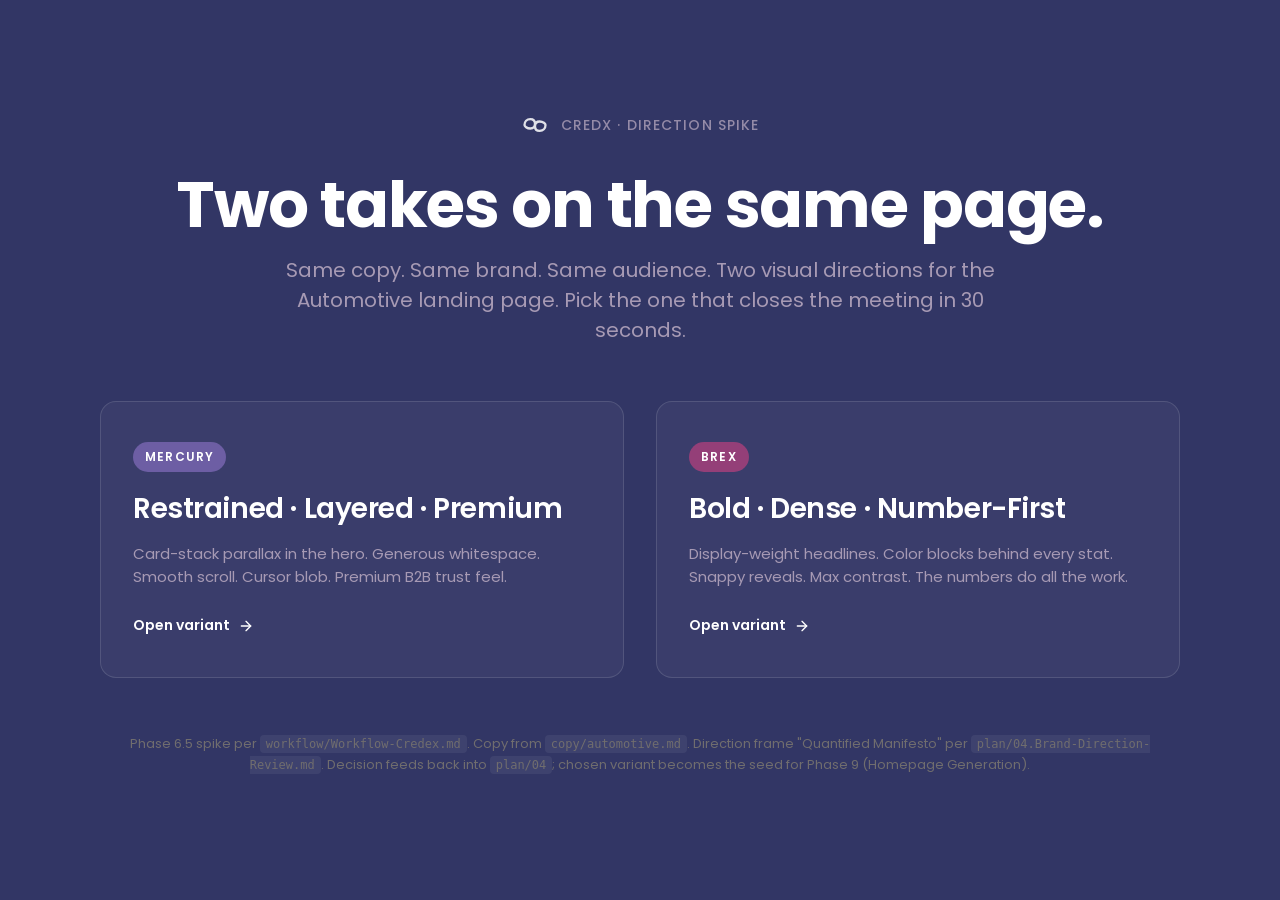
==== spike/index.html @ 638e977e "chore(spike): lock Mercury direction, archive comparison hub under spike/ Phase 6.5 closed. Mercury " ====
<!doctype html>
<html lang="en">
<head>
<meta charset="utf-8">
<meta name="viewport" content="width=device-width,initial-scale=1">
<title>Credex — Spike Hub</title>
<meta name="description" content="Internal spike hub for the Credex landing-page visual direction decision.">
<link rel="icon" href="../assets/logo/credex-mark.svg" type="image/svg+xml">
<link rel="preconnect" href="https://fonts.googleapis.com">
<link rel="preconnect" href="https://fonts.gstatic.com" crossorigin>
<link href="https://fonts.googleapis.com/css2?family=Poppins:wght@400;500;600;700&display=swap" rel="stylesheet">
<style>
  :root {
    --dark-blue: #323665;
    --dark-purple: #6D5EA4;
    --pink: #943F78;
    --light-purple: #A79AB4;
    --dark-grey: #706D6E;
    --white: #ffffff;
  }
  *,*::before,*::after { box-sizing: border-box; }
  html,body { margin: 0; padding: 0; }
  body {
    font-family: 'Poppins', system-ui, sans-serif;
    background: var(--dark-blue);
    color: var(--white);
    min-height: 100vh;
    display: grid;
    place-items: center;
    padding: 48px 24px;
  }
  .hub {
    width: 100%;
    max-width: 1080px;
    text-align: center;
  }
  .brand {
    display: inline-flex;
    align-items: center;
    gap: 12px;
    margin-bottom: 32px;
    opacity: 0.85;
  }
  .brand-mark {
    width: 28px;
    height: 28px;
  }
  .brand-label {
    font-size: 14px;
    font-weight: 500;
    letter-spacing: 0.08em;
    text-transform: uppercase;
    color: var(--light-purple);
  }
  h1 {
    font-size: clamp(36px, 6vw, 64px);
    font-weight: 700;
    line-height: 1.05;
    letter-spacing: -0.02em;
    margin: 0 0 16px;
  }
  .lede {
    font-size: clamp(16px, 2vw, 20px);
    font-weight: 400;
    line-height: 1.5;
    color: var(--light-purple);
    max-width: 720px;
    margin: 0 auto 56px;
  }
  .cards {
    display: grid;
    grid-template-columns: 1fr;
    gap: 24px;
  }
  @media (min-width: 720px) {
    .cards { grid-template-columns: 1fr 1fr; gap: 32px; }
  }
  .card {
    display: block;
    text-decoration: none;
    color: inherit;
    background: rgba(255,255,255,0.04);
    border: 1px solid rgba(255,255,255,0.12);
    border-radius: 16px;
    padding: 40px 32px;
    text-align: left;
    transition: transform 200ms ease, border-color 200ms ease, background 200ms ease;
  }
  .card:hover {
    transform: translateY(-4px);
    border-color: rgba(255,255,255,0.32);
    background: rgba(255,255,255,0.07);
  }
  .card-tag {
    display: inline-block;
    font-size: 12px;
    font-weight: 600;
    letter-spacing: 0.1em;
    text-transform: uppercase;
    padding: 6px 12px;
    border-radius: 999px;
    margin-bottom: 16px;
  }
  .card-mercury .card-tag {
    background: var(--dark-purple);
    color: var(--white);
  }
  .card-brex .card-tag {
    background: var(--pink);
    color: var(--white);
  }
  .card h2 {
    font-size: 28px;
    font-weight: 600;
    letter-spacing: -0.015em;
    margin: 0 0 12px;
  }
  .card p {
    font-size: 15px;
    font-weight: 400;
    line-height: 1.55;
    color: var(--light-purple);
    margin: 0 0 24px;
  }
  .card-cta {
    display: inline-flex;
    align-items: center;
    gap: 8px;
    font-size: 14px;
    font-weight: 600;
    color: var(--white);
  }
  .card-cta svg { width: 16px; height: 16px; }
  .meta {
    margin-top: 56px;
    font-size: 13px;
    color: var(--dark-grey);
    line-height: 1.6;
  }
  .meta code {
    background: rgba(255,255,255,0.06);
    padding: 2px 6px;
    border-radius: 4px;
    font-size: 12px;
  }
</style>
</head>
<body>
<main class="hub">
  <div class="brand">
    <svg class="brand-mark" viewBox="0 0 24 24" fill="none" stroke="currentColor" stroke-width="2" xmlns="http://www.w3.org/2000/svg">
      <path d="M3 12c0-3 2-5 5-5s4 2 4 4-1 4-4 4-5-2-5-3z M21 12c0 3-2 5-5 5s-4-2-4-4 1-4 4-4 5 2 5 3z"/>
    </svg>
    <span class="brand-label">CredX · Direction Spike</span>
  </div>
  <h1>Two takes on the same page.</h1>
  <p class="lede">Same copy. Same brand. Same audience. Two visual directions for the Automotive landing page. Pick the one that closes the meeting in 30 seconds.</p>

  <div class="cards">
    <a class="card card-mercury" href="automotive-mercury.html">
      <span class="card-tag">Mercury</span>
      <h2>Restrained · Layered · Premium</h2>
      <p>Card-stack parallax in the hero. Generous whitespace. Smooth scroll. Cursor blob. Premium B2B trust feel.</p>
      <span class="card-cta">
        Open variant
        <svg viewBox="0 0 24 24" fill="none" stroke="currentColor" stroke-width="2" stroke-linecap="round" stroke-linejoin="round"><path d="M5 12h14"/><path d="m12 5 7 7-7 7"/></svg>
      </span>
    </a>

    <a class="card card-brex" href="automotive-brex.html">
      <span class="card-tag">Brex</span>
      <h2>Bold · Dense · Number-First</h2>
      <p>Display-weight headlines. Color blocks behind every stat. Snappy reveals. Max contrast. The numbers do all the work.</p>
      <span class="card-cta">
        Open variant
        <svg viewBox="0 0 24 24" fill="none" stroke="currentColor" stroke-width="2" stroke-linecap="round" stroke-linejoin="round"><path d="M5 12h14"/><path d="m12 5 7 7-7 7"/></svg>
      </span>
    </a>
  </div>

  <p class="meta">
    Phase 6.5 spike per <code>workflow/Workflow-Credex.md</code>. Copy from <code>copy/automotive.md</code>. Direction frame "Quantified Manifesto" per <code>plan/04.Brand-Direction-Review.md</code>. Decision feeds back into <code>plan/04</code>; chosen variant becomes the seed for Phase 9 (Homepage Generation).
  </p>
</main>
</body>
</html>
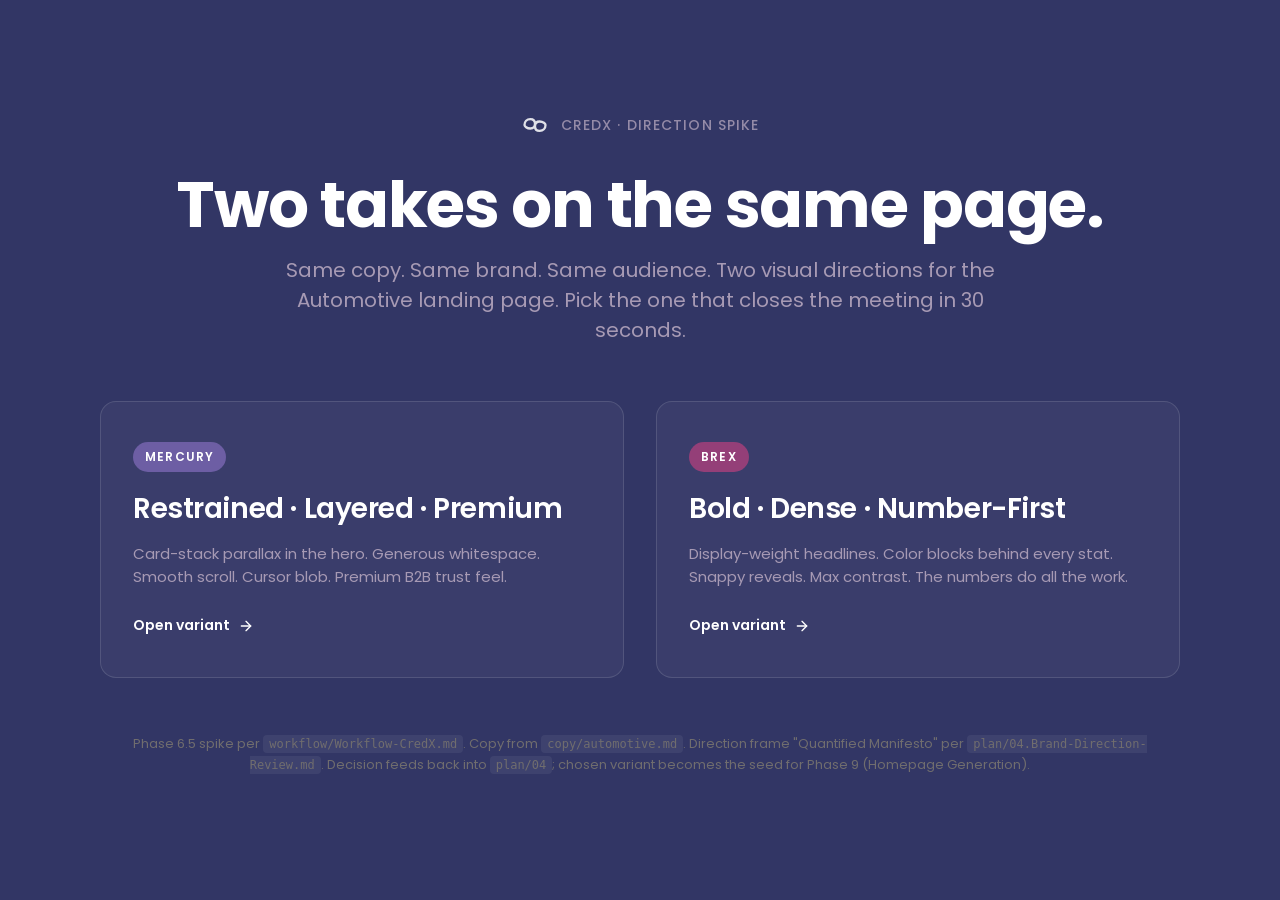
==== commit b3fce8c2: "chore: normalize client name to CredX across the project Per plan/01.Brand-Analysis.md, the brand is" ====
--- a/spike/index.html
+++ b/spike/index.html
@@ -3,9 +3,9 @@
 <head>
 <meta charset="utf-8">
 <meta name="viewport" content="width=device-width,initial-scale=1">
-<title>Credex — Spike Hub</title>
-<meta name="description" content="Internal spike hub for the Credex landing-page visual direction decision.">
-<link rel="icon" href="../assets/logo/credex-mark.svg" type="image/svg+xml">
+<title>CredX — Spike Hub</title>
+<meta name="description" content="Internal spike hub for the CredX landing-page visual direction decision.">
+<link rel="icon" href="../assets/logo/credx-mark.svg" type="image/svg+xml">
 <link rel="preconnect" href="https://fonts.googleapis.com">
 <link rel="preconnect" href="https://fonts.gstatic.com" crossorigin>
 <link href="https://fonts.googleapis.com/css2?family=Poppins:wght@400;500;600;700&display=swap" rel="stylesheet">
@@ -179,7 +179,7 @@
   </div>
 
   <p class="meta">
-    Phase 6.5 spike per <code>workflow/Workflow-Credex.md</code>. Copy from <code>copy/automotive.md</code>. Direction frame "Quantified Manifesto" per <code>plan/04.Brand-Direction-Review.md</code>. Decision feeds back into <code>plan/04</code>; chosen variant becomes the seed for Phase 9 (Homepage Generation).
+    Phase 6.5 spike per <code>workflow/Workflow-CredX.md</code>. Copy from <code>copy/automotive.md</code>. Direction frame "Quantified Manifesto" per <code>plan/04.Brand-Direction-Review.md</code>. Decision feeds back into <code>plan/04</code>; chosen variant becomes the seed for Phase 9 (Homepage Generation).
   </p>
 </main>
 </body>
